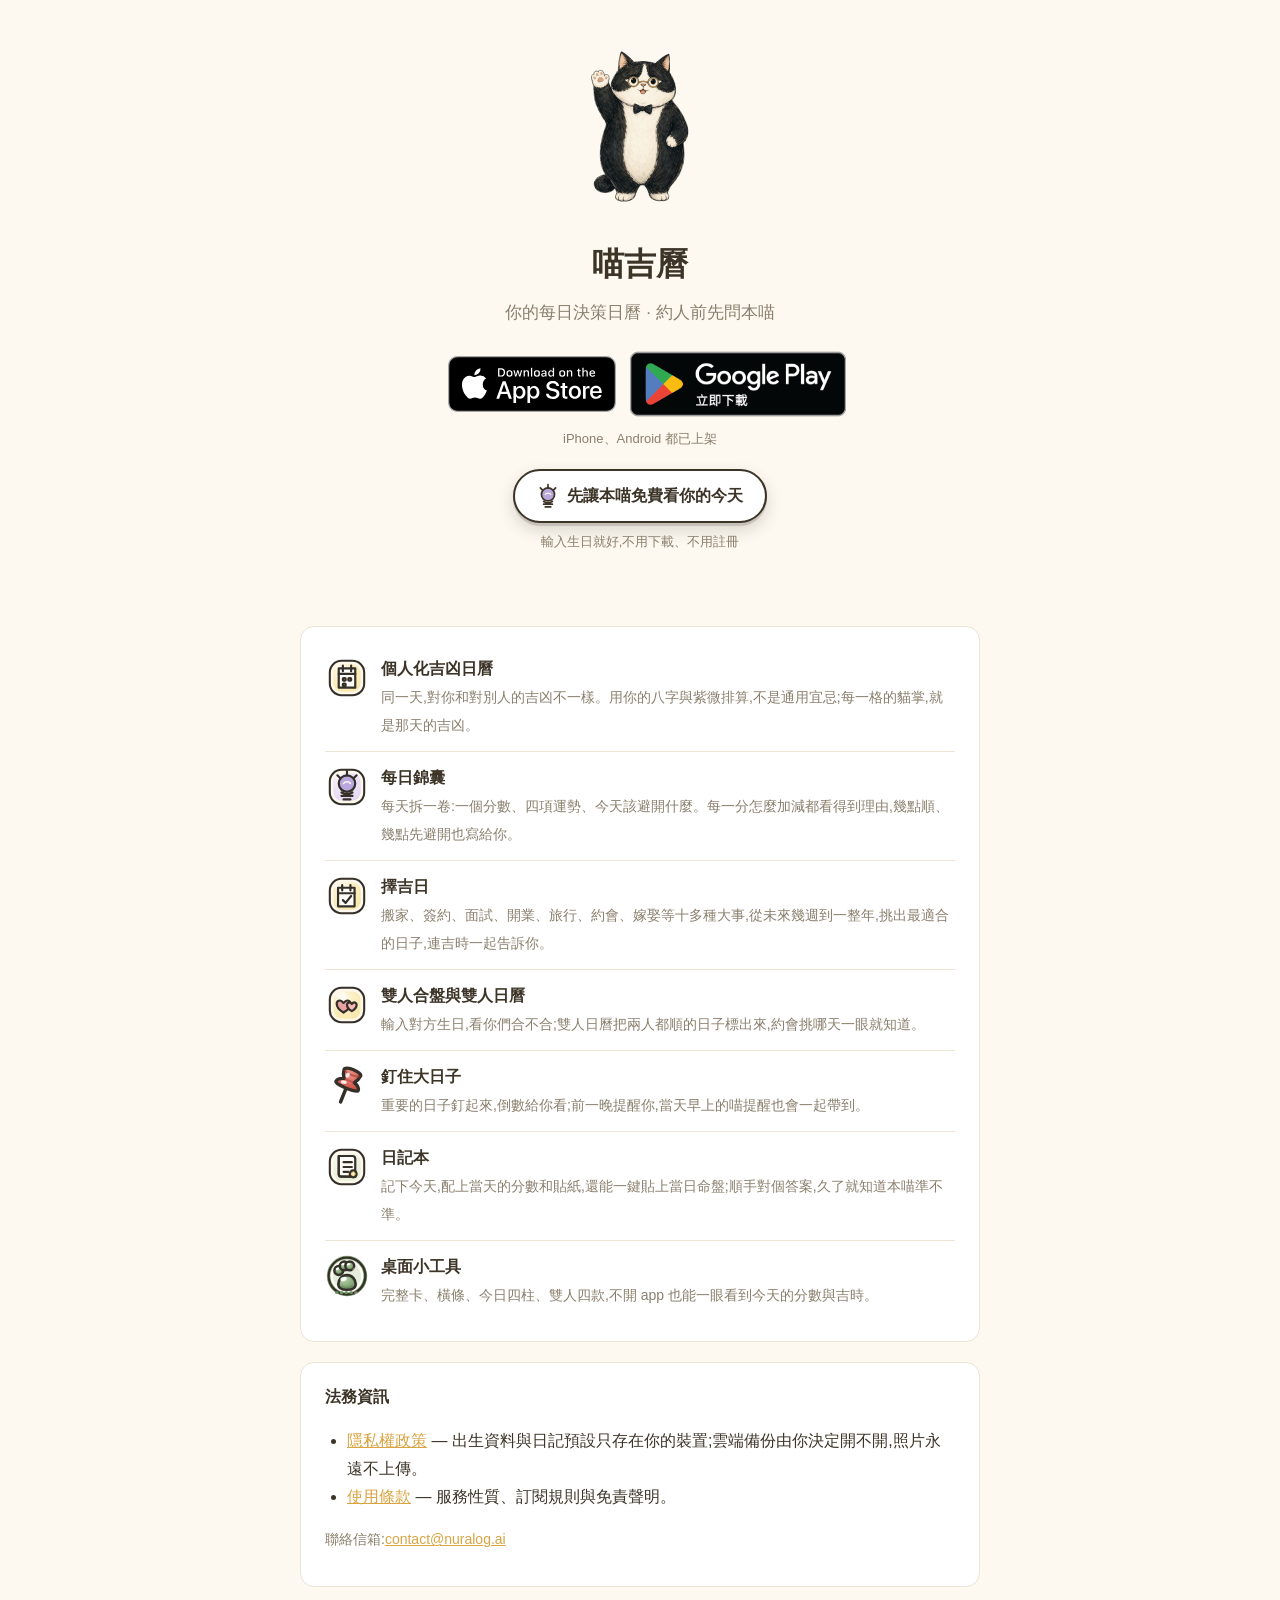
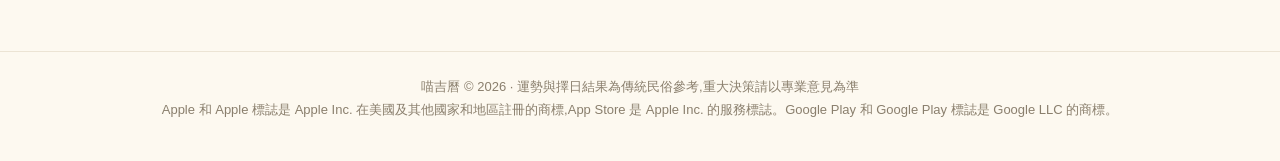
==== index.html @ d60955ea "iPhone 版上架:官網加 App Store 徽章與商標聲明、/try/ 的 iPhone 下載鈕導 App Store Co-Authored-By: Claude Opus 5.5 <nore" ====
<!DOCTYPE html>
<html lang="zh-Hant">
<head>
<meta charset="utf-8">
<meta name="viewport" content="width=device-width, initial-scale=1">
<title>喵吉曆 — 你的每日決策日曆</title>
<meta name="description" content="一隻博學的胖貓命理師,幫你把每一件行程都挑在好日子。每日分數、擇吉日、雙人合盤。">
<link rel="stylesheet" href="style.css">
<style>
.hero { text-align: center; padding: 32px 16px 8px; }
.hero .logo { display: block; width: 128px; height: auto; margin: 0 auto; } /* app 同一隻喵大師(揮手打招呼) */
.hero h1 { font-size: 32px; margin: 12px 0 6px; }
.hero .tagline { font-size: 17px; color: var(--muted); margin: 0; }
.stores { display: flex; flex-wrap: wrap; justify-content: center; align-items: center; margin-top: 14px; }
.store-badge { display: inline-block; line-height: 0; }
/* Google 官方徽章原圖(含規定的留白),不改色、不裁切;寬 216 ≈ 高 84 */
.store-badge img { width: 216px; height: auto; }
/* Apple 官方徽章(developer.apple.com 原檔,不含留白):高 56 對齊 Google 徽章本體,四周留白 ≥ 1/4 高 */
.store-badge img.apple { width: auto; height: 56px; margin: 14px; }
.store-sub { font-size: 13px; color: var(--muted); margin: 2px 0 6px; }
/* 跟 app「寫日記」同一款手繪貼紙鈕:紙底 + 墨線框 + 墨字 + 立體陰影,彩色小圖示當焦點 */
.try-cta {
  display: inline-flex; align-items: center; gap: 8px; margin-top: 12px; padding: 11px 22px;
  border: 2px solid var(--ink); border-radius: 999px; background: var(--card); color: var(--ink);
  font-weight: 800; font-size: 16px; text-decoration: none;
  box-shadow: 0 3px 0 rgba(53, 47, 42, .16), 0 7px 16px rgba(53, 47, 42, .18);
  transition: transform .08s ease, box-shadow .08s ease;
}
.try-cta:active { transform: scale(.96) translateY(1px); box-shadow: 0 1px 0 rgba(53, 47, 42, .16), 0 4px 10px rgba(53, 47, 42, .16); }
.try-cta svg { width: 22px; height: 25px; flex-shrink: 0; }
@media (prefers-color-scheme: dark) {
  .try-cta { box-shadow: 0 3px 0 rgba(0, 0, 0, .4), 0 7px 16px rgba(0, 0, 0, .5); }
}
.try-sub { font-size: 13px; color: var(--muted); margin-top: 8px; }
.features { list-style: none; padding: 0; margin: 8px 0 0; }
.features li { display: flex; align-items: flex-start; gap: 12px; padding: 12px 0; border-bottom: 1px solid var(--line); }
/* 圖示用 app 自己的手繪果凍磚(DoodleIcons 原樣輸出),不用系統 emoji(2026-10-04) */
.features li img { width: 44px; height: 44px; flex-shrink: 0; margin-top: 1px; }
.features li div { min-width: 0; }
.features li:last-child { border-bottom: none; }
.features b { display: block; }
.features span { color: var(--muted); font-size: 14px; line-height: 1.6; }
</style>
</head>
<body>
<div class="hero">
  <img class="logo" src="cat-greeting.webp" alt="喵大師在跟你打招呼" width="128" height="192">
  <h1>喵吉曆</h1>
  <p class="tagline">你的每日決策日曆 · 約人前先問本喵</p>
  <div class="stores">
    <a class="store-badge" href="https://apps.apple.com/app/id6826741300" rel="noopener">
      <img class="apple" src="app-store-badge.svg" alt="在 App Store 下載" width="168" height="56">
    </a>
    <a class="store-badge" href="https://play.google.com/store/apps/details?id=com.ming.miaojili" rel="noopener">
      <img src="google-play-badge.png" alt="立即下載 — Google Play" width="216" height="84">
    </a>
  </div>
  <p class="store-sub">iPhone、Android 都已上架</p>
  <a class="try-cta" href="try/"><svg viewBox="12 6 40 46" aria-hidden="true"><g fill="none" stroke="currentColor" stroke-width="3.2" stroke-linecap="round" stroke-linejoin="round"><circle cx="32" cy="27" r="12" fill="#b9a7de"/><path d="M24 45h16M27 50h10M24 40c5 3 11 3 16 0"/><path d="M32 15v-6M42 19l4-4M22 19l-4-4"/><path d="M27 27c2.5-3.4 7.5-3.4 10 0" stroke="#fff9ed" stroke-width="2.2"/></g></svg>先讓本喵免費看你的今天</a>
  <p class="try-sub">輸入生日就好,不用下載、不用註冊</p>
</div>
<main>
<div class="card">
  <ul class="features">
    <li><img src="icons/tab-calendar.svg" alt="" width="44" height="44"><div><b>個人化吉凶日曆</b><span>同一天,對你和對別人的吉凶不一樣。用你的八字與紫微排算,不是通用宜忌;每一格的貓掌,就是那天的吉凶。</span></div></li>
    <li><img src="icons/tab-fortune.svg" alt="" width="44" height="44"><div><b>每日錦囊</b><span>每天拆一卷:一個分數、四項運勢、今天該避開什麼。每一分怎麼加減都看得到理由,幾點順、幾點先避開也寫給你。</span></div></li>
    <li><img src="icons/tab-pick.svg" alt="" width="44" height="44"><div><b>擇吉日</b><span>搬家、簽約、面試、開業、旅行、約會、嫁娶等十多種大事,從未來幾週到一整年,挑出最適合的日子,連吉時一起告訴你。</span></div></li>
    <li><img src="icons/tab-match.svg" alt="" width="44" height="44"><div><b>雙人合盤與雙人日曆</b><span>輸入對方生日,看你們合不合;雙人日曆把兩人都順的日子標出來,約會挑哪天一眼就知道。</span></div></li>
    <li><img src="icons/pin.svg" alt="" width="44" height="44"><div><b>釘住大日子</b><span>重要的日子釘起來,倒數給你看;前一晚提醒你,當天早上的喵提醒也會一起帶到。</span></div></li>
    <li><img src="icons/tab-journal.svg" alt="" width="44" height="44"><div><b>日記本</b><span>記下今天,配上當天的分數和貼紙,還能一鍵貼上當日命盤;順手對個答案,久了就知道本喵準不準。</span></div></li>
    <li><img src="icons/paw.svg" alt="" width="44" height="44"><div><b>桌面小工具</b><span>完整卡、橫條、今日四柱、雙人四款,不開 app 也能一眼看到今天的分數與吉時。</span></div></li>
  </ul>
</div>
<div class="card">
  <p style="margin: 12px 0;"><b>法務資訊</b></p>
  <ul>
    <li><a href="privacy.html">隱私權政策</a> — 出生資料與日記預設只存在你的裝置;雲端備份由你決定開不開,照片永遠不上傳。</li>
    <li><a href="terms.html">使用條款</a> — 服務性質、訂閱規則與免責聲明。</li>
  </ul>
  <p class="meta">聯絡信箱:<a href="mailto:contact@nuralog.ai">contact@nuralog.ai</a></p>
</div>
</main>
<footer>喵吉曆 © 2026 · 運勢與擇日結果為傳統民俗參考,重大決策請以專業意見為準<br>Apple 和 Apple 標誌是 Apple Inc. 在美國及其他國家和地區註冊的商標,App Store 是 Apple Inc. 的服務標誌。Google Play 和 Google Play 標誌是 Google LLC 的商標。</footer>
</body>
</html>
---- style.css ----
:root {
  --bg: #fdf9f0;
  --card: #ffffff;
  --ink: #3d3428;
  --muted: #8a7f6d;
  --gold: #d9a441;
  --line: #ece4d4;
}
@media (prefers-color-scheme: dark) {
  :root {
    --bg: #201c15;
    --card: #2a251c;
    --ink: #ece4d4;
    --muted: #a99c85;
    --gold: #d9a441;
    --line: #3d362a;
  }
}
* { box-sizing: border-box; }
body {
  margin: 0;
  background: var(--bg);
  color: var(--ink);
  font-family: -apple-system, "PingFang TC", "Noto Sans TC", "Microsoft JhengHei", sans-serif;
  line-height: 1.75;
  font-size: 16px;
}
main {
  max-width: 720px;
  margin: 0 auto;
  padding: 32px 20px 64px;
}
header.site {
  text-align: center;
  padding: 28px 16px 4px;
}
header.site .logo { font-size: 40px; }
header.site h1 { margin: 8px 0 2px; font-size: 24px; }
header.site p { color: var(--muted); margin: 0; font-size: 14px; }
h2 {
  font-size: 18px;
  margin: 32px 0 8px;
  padding-left: 10px;
  border-left: 4px solid var(--gold);
}
p, li { color: var(--ink); }
ul { padding-left: 22px; }
.meta { color: var(--muted); font-size: 14px; }
a { color: var(--gold); }
footer {
  text-align: center;
  color: var(--muted);
  font-size: 13px;
  padding: 24px 16px 40px;
  border-top: 1px solid var(--line);
}
nav.toc {
  display: flex;
  gap: 12px;
  justify-content: center;
  margin: 16px 0 0;
  font-size: 15px;
}
.card {
  background: var(--card);
  border: 1px solid var(--line);
  border-radius: 14px;
  padding: 8px 24px 20px;
  margin-top: 20px;
}
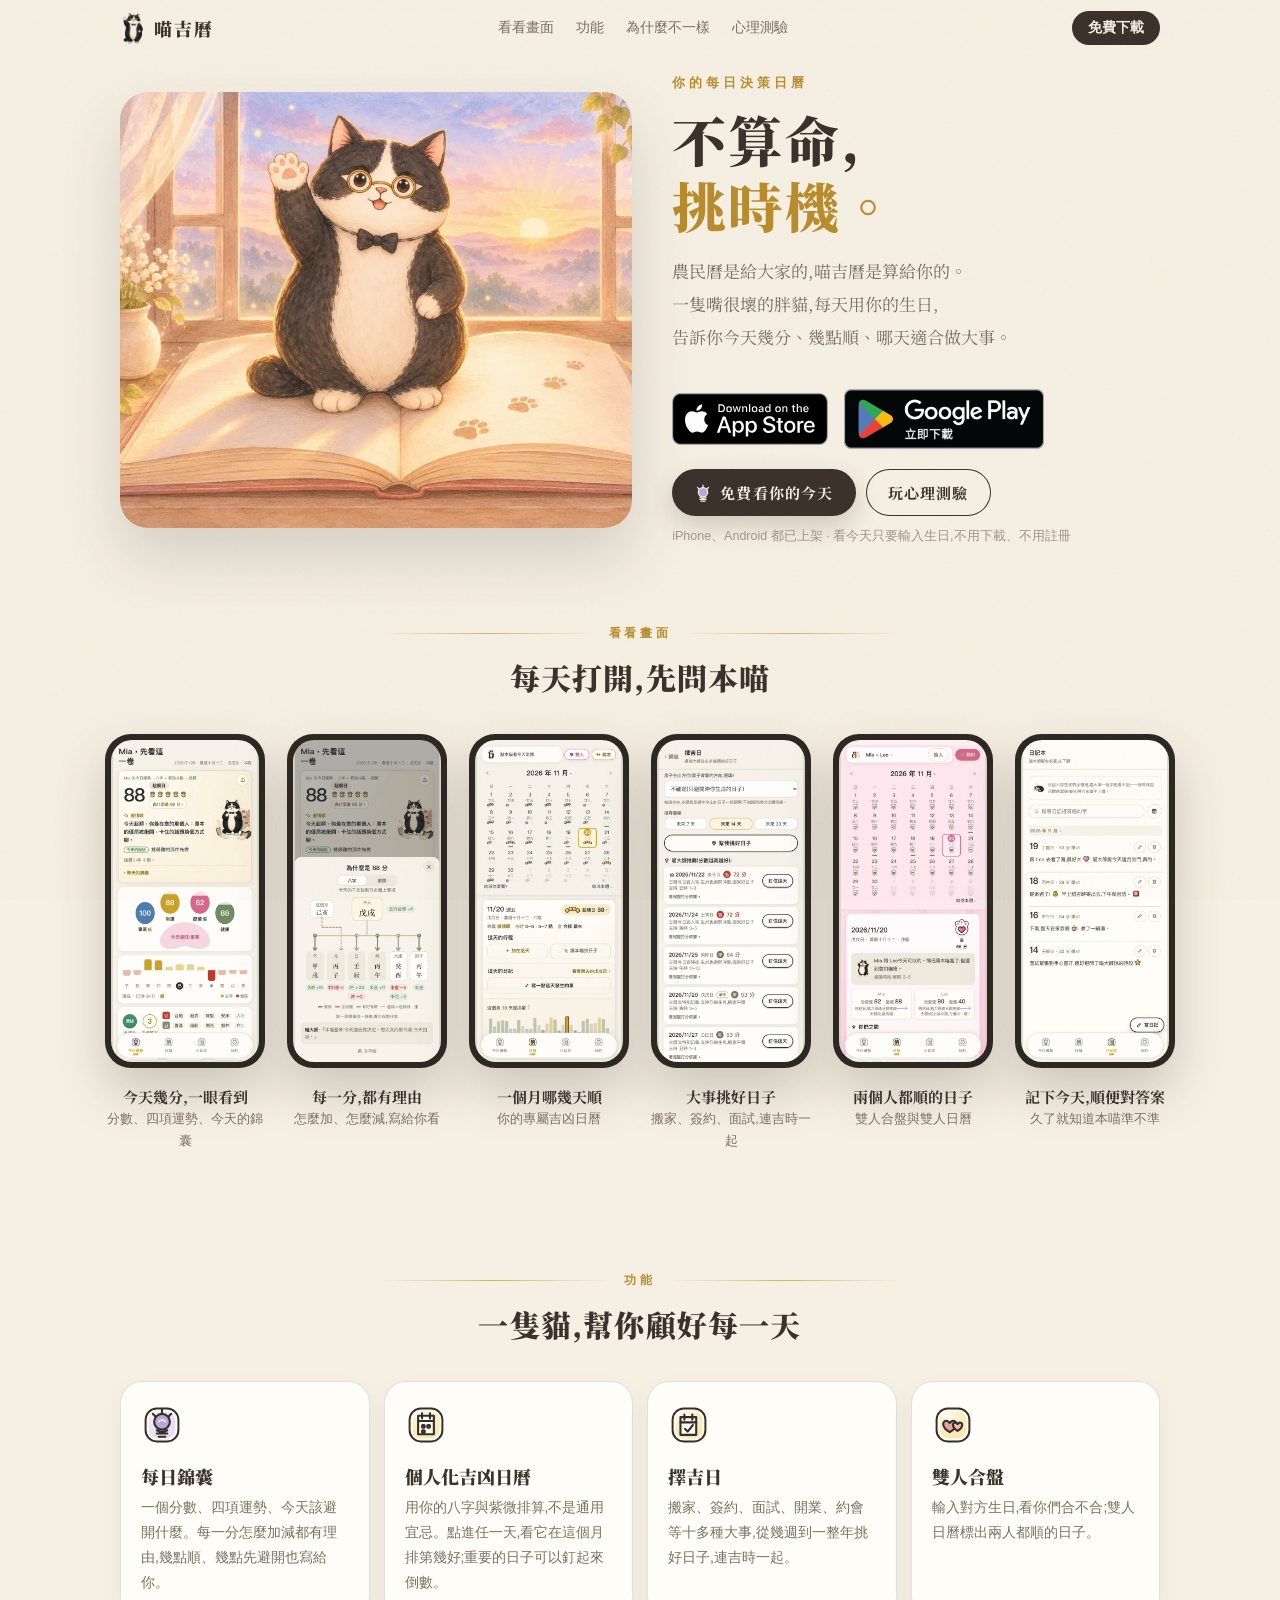
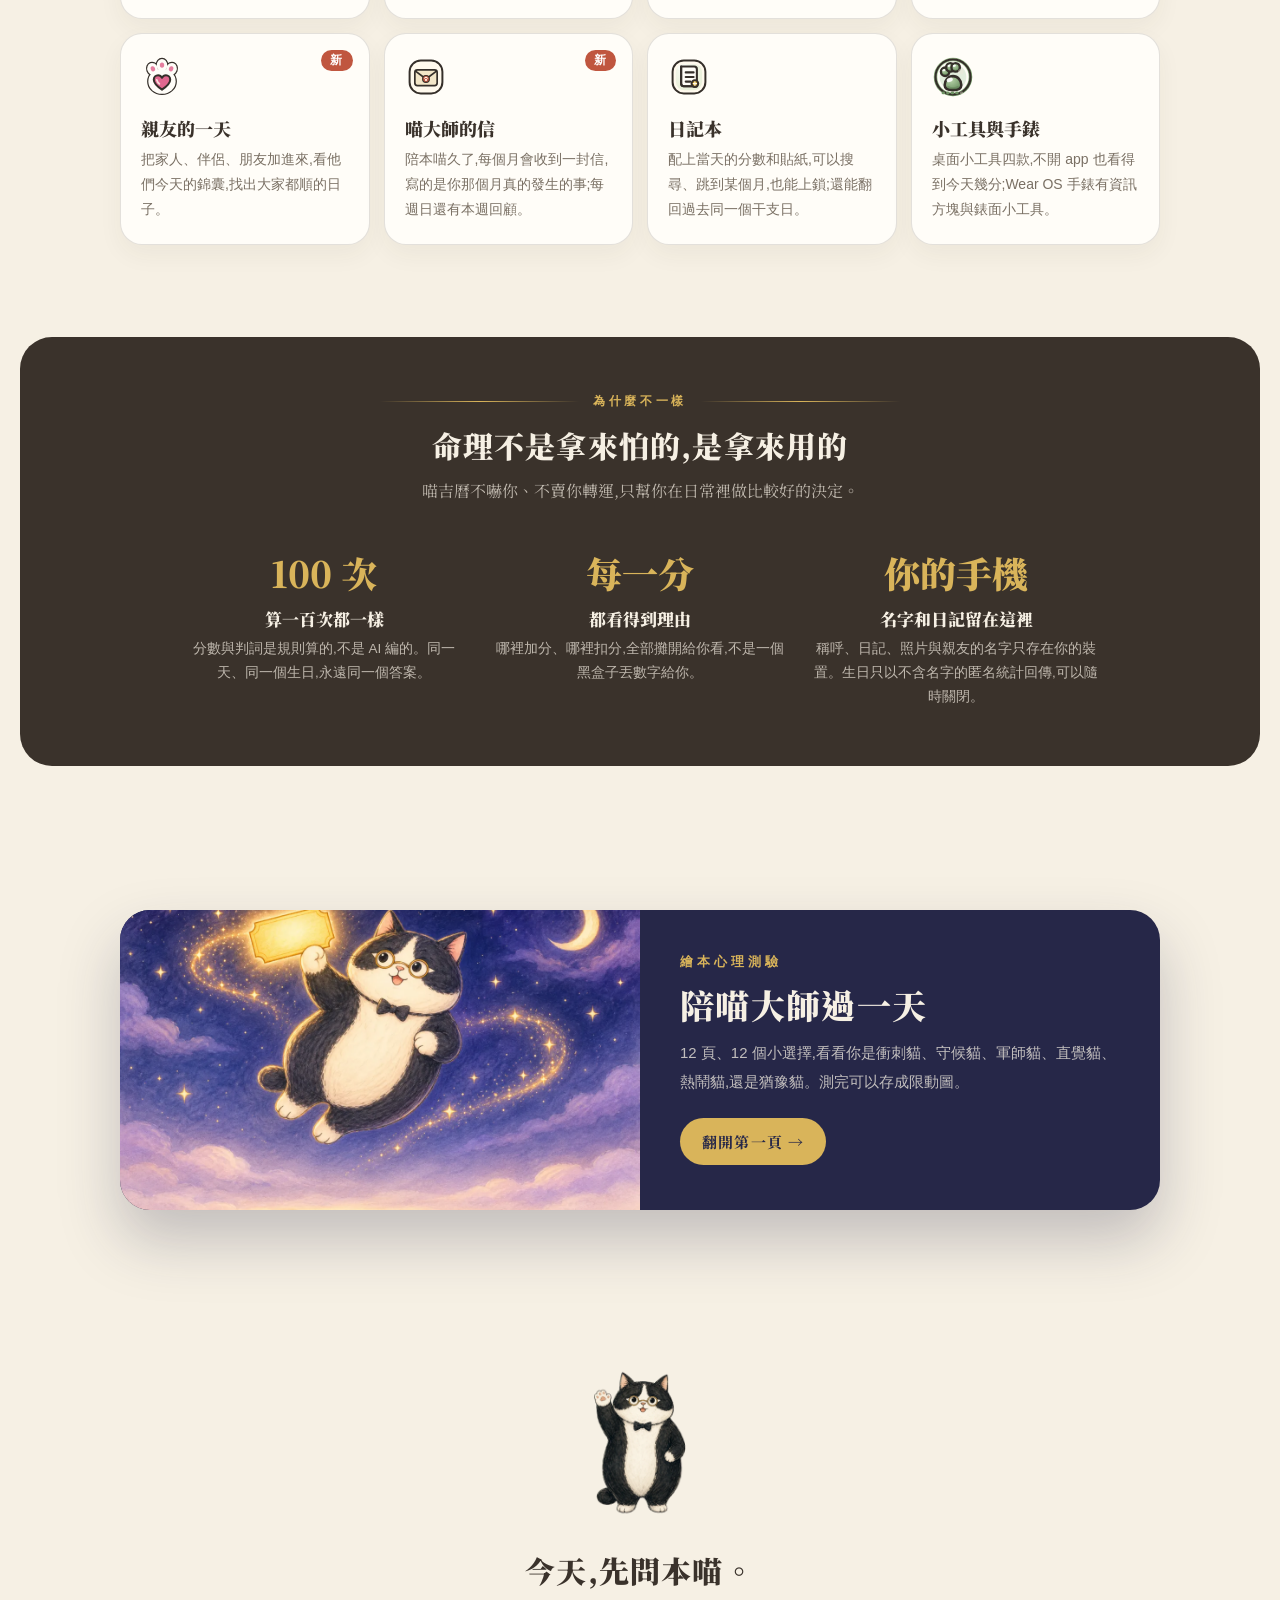
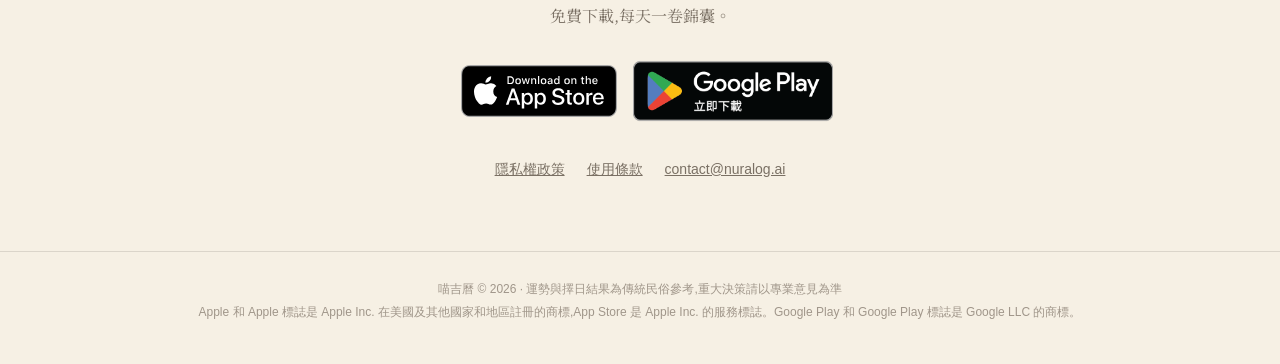
==== commit 89e1581c: "官網首頁與 /try/ 改版(跟繪本測驗同一套風格),首頁修正生辰資料說明 Co-Authored-By: Claude Opus 5.5 <noreply@anthropic.com>" ====
--- a/index.html
+++ b/index.html
@@ -2,84 +2,243 @@
 <html lang="zh-Hant">
 <head>
 <meta charset="utf-8">
-<meta name="viewport" content="width=device-width, initial-scale=1">
-<title>喵吉曆 — 你的每日決策日曆</title>
-<meta name="description" content="一隻博學的胖貓命理師,幫你把每一件行程都挑在好日子。每日分數、擇吉日、雙人合盤。">
-<link rel="stylesheet" href="style.css">
+<meta name="viewport" content="width=device-width, initial-scale=1, viewport-fit=cover">
+<title>喵吉曆 — 不算命,挑時機</title>
+<meta name="description" content="一隻嘴很壞的胖貓,每天用你的生日幫你挑時機。每日分數、擇吉日、雙人合盤;分數是規則算的,同一天同一個生日算一百次都一樣。">
+<meta property="og:title" content="喵吉曆 — 不算命,挑時機">
+<meta property="og:description" content="一隻嘴很壞的胖貓,每天用你的生日幫你挑時機。">
+<meta property="og:image" content="https://miaoji.nuralog.ai/try/quiz/og.jpg">
+<meta name="theme-color" content="#f6f0e4">
+<link rel="preconnect" href="https://fonts.googleapis.com">
+<link rel="preconnect" href="https://fonts.gstatic.com" crossorigin>
+<link href="https://fonts.googleapis.com/css2?family=Noto+Serif+TC:wght@500;700;900&display=swap" rel="stylesheet">
+<!-- 首頁獨立排版(跟繪本測驗同一套:宋體、紙紋、金色細線);style.css 只給隱私權政策、使用條款用 -->
 <style>
-.hero { text-align: center; padding: 32px 16px 8px; }
-.hero .logo { display: block; width: 128px; height: auto; margin: 0 auto; } /* app 同一隻喵大師(揮手打招呼) */
-.hero h1 { font-size: 32px; margin: 12px 0 6px; }
-.hero .tagline { font-size: 17px; color: var(--muted); margin: 0; }
-.stores { display: flex; flex-wrap: wrap; justify-content: center; align-items: center; margin-top: 14px; }
+:root {
+  --paper: #f6f0e4; --paper2: #efe6d4; --card: #fffdf8; --ink: #3a322b; --sub: #7a7064; --hair: rgba(58, 50, 43, .14);
+  --gold: #b98d2c; --gold2: #d9b45a;
+  --serif: "Noto Serif TC", "Songti TC", serif; --sans: "PingFang TC", "Noto Sans TC", sans-serif;
+}
+* { box-sizing: border-box; margin: 0; padding: 0; }
+html { scroll-behavior: smooth; }
+body { font-family: var(--serif); color: var(--ink); background: var(--paper); -webkit-font-smoothing: antialiased; overflow-x: hidden; }
+body::before { content: ""; position: fixed; inset: 0; z-index: 50; pointer-events: none; opacity: .5; mix-blend-mode: multiply;
+  background-image: url("data:image/svg+xml,%3Csvg xmlns='http://www.w3.org/2000/svg' width='220' height='220'%3E%3Cfilter id='n'%3E%3CfeTurbulence type='fractalNoise' baseFrequency='.85' numOctaves='3' stitchTiles='stitch'/%3E%3CfeColorMatrix values='0 0 0 0 .45 0 0 0 0 .38 0 0 0 0 .28 0 0 0 .08 0'/%3E%3C/filter%3E%3Crect width='100%25' height='100%25' filter='url(%23n)'/%3E%3C/svg%3E"); }
+a { color: inherit; }
+.wrap { max-width: 1080px; margin: 0 auto; padding: 0 20px; }
+.kicker { font: 700 12.5px var(--sans); letter-spacing: .32em; color: var(--gold); }
+.divider { display: flex; align-items: center; gap: 14px; color: var(--gold); font: 700 12px var(--sans); letter-spacing: .3em; margin: 0 auto 14px; max-width: 520px; }
+.divider::before, .divider::after { content: ""; flex: 1; height: 1px; background: linear-gradient(90deg, transparent, var(--gold2), transparent); }
+h2 { font-size: 30px; font-weight: 900; text-align: center; letter-spacing: .04em; line-height: 1.4; }
+.lead { text-align: center; color: var(--sub); font-size: 16px; line-height: 1.9; margin: 10px auto 0; max-width: 560px; }
+section { padding: 72px 0; }
+.reveal { opacity: 0; transform: translateY(24px); transition: opacity .9s cubic-bezier(.2, .8, .2, 1), transform .9s cubic-bezier(.2, .8, .2, 1); }
+.reveal.in { opacity: 1; transform: none; }
+
+/* ── 頂部 ── */
+.nav { position: sticky; top: 0; z-index: 20; background: rgba(246, 240, 228, .82); -webkit-backdrop-filter: blur(10px); backdrop-filter: blur(10px); border-bottom: 1px solid transparent; transition: border-color .3s; }
+.nav.scrolled { border-bottom-color: var(--hair); }
+.nav .wrap { display: flex; align-items: center; justify-content: space-between; height: 56px; }
+.nav .logo { display: flex; align-items: center; gap: 8px; font-weight: 900; font-size: 18px; letter-spacing: .12em; text-decoration: none; }
+.nav .logo img { width: 26px; height: 39px; object-fit: contain; }
+.nav .links { display: flex; gap: 22px; font: 500 14px var(--sans); }
+.nav .links a { text-decoration: none; color: var(--sub); }
+.nav .dl { font: 700 13.5px var(--sans); background: var(--ink); color: var(--paper); padding: 8px 16px; border-radius: 999px; text-decoration: none; }
+@media (max-width: 720px) { .nav .links { display: none; } }
+
+/* ── 第一屏 ── */
+.hero { padding: 18px 0 40px; }
+.hero .wrap { display: grid; grid-template-columns: 1.05fr 1fr; gap: 40px; align-items: center; }
+.hero-art { position: relative; border-radius: 28px; overflow: hidden; aspect-ratio: 4 / 3.4; box-shadow: 0 30px 60px rgba(58, 50, 43, .16); }
+.hero-art img { width: 100%; height: 100%; display: block; object-fit: cover; object-position: 35% 50%; animation: kb 26s ease-in-out infinite alternate; }
+@keyframes kb { from { transform: scale(1.02); } to { transform: scale(1.1) translate(-1.5%, 1%); } }
+.hero h1 { font-size: 54px; line-height: 1.22; font-weight: 900; letter-spacing: .04em; margin: 14px 0 16px; }
+.hero h1 em { font-style: normal; color: var(--gold); }
+.hero .sub { font-size: 17px; line-height: 1.95; color: var(--sub); margin-bottom: 26px; }
+.stores { display: flex; flex-wrap: wrap; align-items: center; gap: 2px; margin: 0 0 4px -14px; }
 .store-badge { display: inline-block; line-height: 0; }
-/* Google 官方徽章原圖(含規定的留白),不改色、不裁切;寬 216 ≈ 高 84 */
-.store-badge img { width: 216px; height: auto; }
-/* Apple 官方徽章(developer.apple.com 原檔,不含留白):高 56 對齊 Google 徽章本體,四周留白 ≥ 1/4 高 */
-.store-badge img.apple { width: auto; height: 56px; margin: 14px; }
-.store-sub { font-size: 13px; color: var(--muted); margin: 2px 0 6px; }
-/* 跟 app「寫日記」同一款手繪貼紙鈕:紙底 + 墨線框 + 墨字 + 立體陰影,彩色小圖示當焦點 */
-.try-cta {
-  display: inline-flex; align-items: center; gap: 8px; margin-top: 12px; padding: 11px 22px;
-  border: 2px solid var(--ink); border-radius: 999px; background: var(--card); color: var(--ink);
-  font-weight: 800; font-size: 16px; text-decoration: none;
-  box-shadow: 0 3px 0 rgba(53, 47, 42, .16), 0 7px 16px rgba(53, 47, 42, .18);
-  transition: transform .08s ease, box-shadow .08s ease;
+/* Google 官方徽章原圖(含規定的留白),不改色、不裁切 */
+.store-badge img { width: 200px; height: auto; }
+/* Apple 官方徽章(不含留白):高度對齊 Google 徽章本體,四周留白 ≥ 1/4 高 */
+.store-badge img.apple { width: auto; height: 52px; margin: 14px; }
+.ctas { display: flex; flex-wrap: wrap; gap: 10px; margin-top: 10px; }
+.btn { font: 700 15px var(--serif); letter-spacing: .08em; text-decoration: none; display: inline-flex; align-items: center; gap: 8px; padding: 13px 22px; border-radius: 999px; transition: transform .12s; }
+.btn:active { transform: scale(.96); }
+.btn.ink { background: var(--ink); color: var(--paper); box-shadow: 0 10px 24px rgba(58, 50, 43, .2); }
+.btn.line { box-shadow: inset 0 0 0 1px var(--ink); }
+.btn svg { width: 18px; height: 18px; }
+.hero .note { font: 500 12.5px var(--sans); color: #a0968a; margin-top: 12px; }
+@media (max-width: 860px) {
+  .hero .wrap { grid-template-columns: 1fr; gap: 26px; }
+  .hero-art { aspect-ratio: 4 / 3; margin: 0 -4px; }
+  .hero-text { text-align: center; }
+  .hero h1 { font-size: 40px; }
+  .stores, .ctas { justify-content: center; }
+  .stores { margin-left: 0; }
 }
-.try-cta:active { transform: scale(.96) translateY(1px); box-shadow: 0 1px 0 rgba(53, 47, 42, .16), 0 4px 10px rgba(53, 47, 42, .16); }
-.try-cta svg { width: 22px; height: 25px; flex-shrink: 0; }
-@media (prefers-color-scheme: dark) {
-  .try-cta { box-shadow: 0 3px 0 rgba(0, 0, 0, .4), 0 7px 16px rgba(0, 0, 0, .5); }
+
+/* ── 截圖 ── */
+.shots { padding-top: 40px; padding-bottom: 24px; }
+.rail { display: flex; gap: 22px; overflow-x: auto; scroll-snap-type: x mandatory; padding: 36px max(20px, calc((100vw - 1080px) / 2 + 20px)) 24px; scrollbar-width: none; }
+.rail::-webkit-scrollbar { display: none; }
+.shot { flex: none; width: 230px; scroll-snap-align: center; text-align: center; }
+.phone { border-radius: 34px; padding: 8px; background: #2e2823; box-shadow: 0 24px 50px rgba(58, 50, 43, .22); }
+.phone img { display: block; width: 100%; height: auto; border-radius: 27px; }
+.shot p { font-size: 15px; font-weight: 700; line-height: 1.7; margin-top: 16px; }
+.shot span { display: block; font: 500 12.5px/1.7 var(--sans); color: var(--sub); }
+.rail-hint { text-align: center; font: 500 12.5px var(--sans); color: #a0968a; }
+@media (min-width: 1100px) { .rail { justify-content: center; padding: 36px 20px 24px; } .shot { width: 160px; } .phone { border-radius: 26px; padding: 6px; } .phone img { border-radius: 21px; } .rail-hint { display: none; } }
+
+/* ── 功能 ── */
+.feats { display: grid; grid-template-columns: repeat(auto-fill, minmax(min(230px, 42vw), 1fr)); gap: 14px; margin-top: 36px; }
+.feat { background: var(--card); border: 1px solid var(--hair); border-radius: 22px; padding: 22px 20px; box-shadow: 0 10px 24px rgba(58, 50, 43, .05); }
+.feat { position: relative; }
+.feat img { width: 42px; height: 42px; }
+.feat .new { position: absolute; top: 16px; right: 16px; font: 700 11.5px var(--sans); color: #fff; background: #c0563f; padding: 3px 9px; border-radius: 999px; letter-spacing: .1em; }
+.feat h3 { font-size: 18px; font-weight: 900; margin: 12px 0 6px; }
+.feat p { font: 500 14px/1.8 var(--sans); color: var(--sub); }
+@media (max-width: 520px) { .feats { gap: 10px; } .feat { padding: 16px 14px; border-radius: 18px; } .feat img { width: 34px; height: 34px; } .feat h3 { font-size: 16px; margin: 8px 0 4px; } .feat p { font-size: 12.5px; line-height: 1.7; } }
+
+/* ── 為什麼不一樣 ── */
+.why { background: var(--ink); color: var(--paper); border-radius: 32px; padding: 56px 28px; margin: 0 20px; }
+.why h2 { color: var(--paper); }
+.why .lead { color: rgba(246, 240, 228, .7); }
+.why .divider { color: var(--gold2); }
+.why-grid { display: grid; grid-template-columns: repeat(3, 1fr); gap: 28px; max-width: 920px; margin: 40px auto 0; }
+.why-grid div { text-align: center; }
+.why-grid b { display: block; font-size: 36px; font-weight: 900; color: var(--gold2); margin-bottom: 8px; }
+.why-grid h3 { font-size: 17px; font-weight: 900; margin-bottom: 6px; }
+.why-grid p { font: 500 13.5px/1.8 var(--sans); color: rgba(246, 240, 228, .7); }
+@media (max-width: 760px) { .why-grid { grid-template-columns: 1fr; gap: 30px; } .why { padding: 48px 22px; } }
+
+/* ── 心理測驗 ── */
+.quiz { display: grid; grid-template-columns: 1fr 1fr; border-radius: 30px; overflow: hidden; background: #262748; color: #f6f0e4; box-shadow: 0 30px 60px rgba(38, 39, 72, .25); text-decoration: none; }
+.quiz-art { min-height: 300px; position: relative; }
+.quiz-art img { position: absolute; inset: 0; width: 100%; height: 100%; object-fit: cover; }
+.quiz-text { padding: 44px 40px; display: flex; flex-direction: column; justify-content: center; }
+.quiz-text .kicker { color: var(--gold2); }
+.quiz-text h3 { font-size: 34px; font-weight: 900; line-height: 1.3; margin: 12px 0; letter-spacing: .04em; }
+.quiz-text p { font: 500 15px/1.9 var(--sans); color: rgba(246, 240, 228, .75); margin-bottom: 22px; }
+.quiz-text .btn { align-self: flex-start; background: var(--gold2); color: #262748; }
+@media (max-width: 760px) { .quiz { grid-template-columns: 1fr; } .quiz-art { min-height: 220px; } .quiz-text { padding: 30px 24px 34px; text-align: center; } .quiz-text .btn { align-self: center; } }
+
+/* ── 收尾 ── */
+.final { text-align: center; }
+.final img.cat { width: 120px; margin-bottom: 10px; }
+.final .stores { justify-content: center; margin: 20px 0 0; }
+.legal { display: flex; flex-wrap: wrap; justify-content: center; gap: 8px 22px; font: 500 14px var(--sans); margin-top: 30px; }
+.legal a { color: var(--sub); }
+footer { border-top: 1px solid var(--hair); padding: 26px 20px 40px; text-align: center; font: 500 12px/1.9 var(--sans); color: #a0968a; }
+
+@media (prefers-reduced-motion: reduce) {
+  *, *::before, *::after { animation: none !important; transition: none !important; }
+  .reveal { opacity: 1; transform: none; }
 }
-.try-sub { font-size: 13px; color: var(--muted); margin-top: 8px; }
-.features { list-style: none; padding: 0; margin: 8px 0 0; }
-.features li { display: flex; align-items: flex-start; gap: 12px; padding: 12px 0; border-bottom: 1px solid var(--line); }
-/* 圖示用 app 自己的手繪果凍磚(DoodleIcons 原樣輸出),不用系統 emoji(2026-10-04) */
-.features li img { width: 44px; height: 44px; flex-shrink: 0; margin-top: 1px; }
-.features li div { min-width: 0; }
-.features li:last-child { border-bottom: none; }
-.features b { display: block; }
-.features span { color: var(--muted); font-size: 14px; line-height: 1.6; }
 </style>
 </head>
 <body>
-<div class="hero">
-  <img class="logo" src="cat-greeting.webp" alt="喵大師在跟你打招呼" width="128" height="192">
-  <h1>喵吉曆</h1>
-  <p class="tagline">你的每日決策日曆 · 約人前先問本喵</p>
+
+<nav class="nav" id="nav"><div class="wrap">
+  <a class="logo" href="./"><img src="cat-greeting.webp" alt="" width="26" height="39">喵吉曆</a>
+  <div class="links"><a href="#shots">看看畫面</a><a href="#features">功能</a><a href="#why">為什麼不一樣</a><a href="try/quiz/">心理測驗</a></div>
+  <a class="dl" href="#download">免費下載</a>
+</div></nav>
+
+<header class="hero"><div class="wrap">
+  <div class="hero-art"><img src="art/hero.webp" alt="喵大師坐在打開的繪本上,對你揮手" width="1200" height="800"></div>
+  <div class="hero-text">
+    <div class="kicker">你的每日決策日曆</div>
+    <h1>不算命,<br><em>挑時機。</em></h1>
+    <p class="sub">農民曆是給大家的,喵吉曆是算給你的。<br>一隻嘴很壞的胖貓,每天用你的生日,<br>告訴你今天幾分、幾點順、哪天適合做大事。</p>
+    <div class="stores" id="download">
+      <a class="store-badge" href="https://apps.apple.com/app/id6826741300" rel="noopener"><img class="apple" src="app-store-badge.svg" alt="在 App Store 下載" width="156" height="52"></a>
+      <a class="store-badge" href="https://play.google.com/store/apps/details?id=com.ming.miaojili" rel="noopener"><img src="google-play-badge.png" alt="立即下載 — Google Play" width="200" height="78"></a>
+    </div>
+    <div class="ctas">
+      <a class="btn ink" href="try/"><svg viewBox="12 6 40 46" aria-hidden="true"><g fill="none" stroke="currentColor" stroke-width="3.2" stroke-linecap="round" stroke-linejoin="round"><circle cx="32" cy="27" r="12" fill="#b9a7de"/><path d="M24 45h16M27 50h10M24 40c5 3 11 3 16 0"/><path d="M32 15v-6M42 19l4-4M22 19l-4-4"/></g></svg>免費看你的今天</a>
+      <a class="btn line" href="try/quiz/">玩心理測驗</a>
+    </div>
+    <p class="note">iPhone、Android 都已上架 · 看今天只要輸入生日,不用下載、不用註冊</p>
+  </div>
+</div></header>
+
+<section class="shots" id="shots">
+  <div class="wrap reveal">
+    <div class="divider">看看畫面</div>
+    <h2>每天打開,先問本喵</h2>
+  </div>
+  <div class="rail reveal">
+    <div class="shot"><div class="phone"><img src="shots/r1-today.webp" alt="今日運勢畫面" loading="lazy" width="540" height="1173"></div><p>今天幾分,一眼看到</p><span>分數、四項運勢、今天的錦囊</span></div>
+    <div class="shot"><div class="phone"><img src="shots/r2-why.webp" alt="分數理由畫面" loading="lazy" width="540" height="1173"></div><p>每一分,都有理由</p><span>怎麼加、怎麼減,寫給你看</span></div>
+    <div class="shot"><div class="phone"><img src="shots/r3-calendar.webp" alt="吉凶日曆畫面" loading="lazy" width="540" height="1173"></div><p>一個月哪幾天順</p><span>你的專屬吉凶日曆</span></div>
+    <div class="shot"><div class="phone"><img src="shots/r4-pick.webp" alt="擇吉日畫面" loading="lazy" width="540" height="1173"></div><p>大事挑好日子</p><span>搬家、簽約、面試,連吉時一起</span></div>
+    <div class="shot"><div class="phone"><img src="shots/r5-duo.webp" alt="雙人合盤畫面" loading="lazy" width="540" height="1173"></div><p>兩個人都順的日子</p><span>雙人合盤與雙人日曆</span></div>
+    <div class="shot"><div class="phone"><img src="shots/r7-journal.webp" alt="日記本畫面" loading="lazy" width="540" height="1173"></div><p>記下今天,順便對答案</p><span>久了就知道本喵準不準</span></div>
+  </div>
+  <p class="rail-hint">← 左右滑看更多 →</p>
+</section>
+
+<section id="features"><div class="wrap">
+  <div class="reveal">
+    <div class="divider">功能</div>
+    <h2>一隻貓,幫你顧好每一天</h2>
+  </div>
+  <div class="feats">
+    <div class="feat reveal"><img src="icons/tab-fortune.svg" alt=""><h3>每日錦囊</h3><p>一個分數、四項運勢、今天該避開什麼。每一分怎麼加減都有理由,幾點順、幾點先避開也寫給你。</p></div>
+    <div class="feat reveal"><img src="icons/tab-calendar.svg" alt=""><h3>個人化吉凶日曆</h3><p>用你的八字與紫微排算,不是通用宜忌。點進任一天,看它在這個月排第幾好;重要的日子可以釘起來倒數。</p></div>
+    <div class="feat reveal"><img src="icons/tab-pick.svg" alt=""><h3>擇吉日</h3><p>搬家、簽約、面試、開業、約會等十多種大事,從幾週到一整年挑好日子,連吉時一起。</p></div>
+    <div class="feat reveal"><img src="icons/tab-match.svg" alt=""><h3>雙人合盤</h3><p>輸入對方生日,看你們合不合;雙人日曆標出兩人都順的日子。</p></div>
+    <div class="feat reveal"><span class="new">新</span><img src="icons/friends.svg" alt=""><h3>親友的一天</h3><p>把家人、伴侶、朋友加進來,看他們今天的錦囊,找出大家都順的日子。</p></div>
+    <div class="feat reveal"><span class="new">新</span><img src="icons/letter.svg" alt=""><h3>喵大師的信</h3><p>陪本喵久了,每個月會收到一封信,寫的是你那個月真的發生的事;每週日還有本週回顧。</p></div>
+    <div class="feat reveal"><img src="icons/tab-journal.svg" alt=""><h3>日記本</h3><p>配上當天的分數和貼紙,可以搜尋、跳到某個月,也能上鎖;還能翻回過去同一個干支日。</p></div>
+    <div class="feat reveal"><img src="icons/paw.svg" alt=""><h3>小工具與手錶</h3><p>桌面小工具四款,不開 app 也看得到今天幾分;Wear OS 手錶有資訊方塊與錶面小工具。</p></div>
+  </div>
+</div></section>
+
+<section id="why" style="padding-top:20px">
+  <div class="why reveal">
+    <div class="divider">為什麼不一樣</div>
+    <h2>命理不是拿來怕的,是拿來用的</h2>
+    <p class="lead">喵吉曆不嚇你、不賣你轉運,只幫你在日常裡做比較好的決定。</p>
+    <div class="why-grid">
+      <div><b>100 次</b><h3>算一百次都一樣</h3><p>分數與判詞是規則算的,不是 AI 編的。同一天、同一個生日,永遠同一個答案。</p></div>
+      <div><b>每一分</b><h3>都看得到理由</h3><p>哪裡加分、哪裡扣分,全部攤開給你看,不是一個黑盒子丟數字給你。</p></div>
+      <div><b>你的手機</b><h3>名字和日記留在這裡</h3><p>稱呼、日記、照片與親友的名字只存在你的裝置。生日只以不含名字的匿名統計回傳,可以隨時關閉。</p></div>
+    </div>
+  </div>
+</section>
+
+<section><div class="wrap">
+  <a class="quiz reveal" href="try/quiz/">
+    <div class="quiz-art"><img src="art/quiz.webp" alt="喵大師拿著發光的門票飄在星空裡" loading="lazy"></div>
+    <div class="quiz-text">
+      <div class="kicker">繪本心理測驗</div>
+      <h3>陪喵大師過一天</h3>
+      <p>12 頁、12 個小選擇,看看你是衝刺貓、守候貓、軍師貓、直覺貓、熱鬧貓,還是猶豫貓。測完可以存成限動圖。</p>
+      <span class="btn">翻開第一頁 →</span>
+    </div>
+  </a>
+</div></section>
+
+<section class="final"><div class="wrap reveal">
+  <img class="cat" src="cat-greeting.webp" alt="" width="120" height="180">
+  <h2>今天,先問本喵。</h2>
+  <p class="lead">免費下載,每天一卷錦囊。</p>
   <div class="stores">
-    <a class="store-badge" href="https://apps.apple.com/app/id6826741300" rel="noopener">
-      <img class="apple" src="app-store-badge.svg" alt="在 App Store 下載" width="168" height="56">
-    </a>
-    <a class="store-badge" href="https://play.google.com/store/apps/details?id=com.ming.miaojili" rel="noopener">
-      <img src="google-play-badge.png" alt="立即下載 — Google Play" width="216" height="84">
-    </a>
-  </div>
-  <p class="store-sub">iPhone、Android 都已上架</p>
-  <a class="try-cta" href="try/"><svg viewBox="12 6 40 46" aria-hidden="true"><g fill="none" stroke="currentColor" stroke-width="3.2" stroke-linecap="round" stroke-linejoin="round"><circle cx="32" cy="27" r="12" fill="#b9a7de"/><path d="M24 45h16M27 50h10M24 40c5 3 11 3 16 0"/><path d="M32 15v-6M42 19l4-4M22 19l-4-4"/><path d="M27 27c2.5-3.4 7.5-3.4 10 0" stroke="#fff9ed" stroke-width="2.2"/></g></svg>先讓本喵免費看你的今天</a>
-  <p class="try-sub">輸入生日就好,不用下載、不用註冊</p>
-</div>
-<main>
-<div class="card">
-  <ul class="features">
-    <li><img src="icons/tab-calendar.svg" alt="" width="44" height="44"><div><b>個人化吉凶日曆</b><span>同一天,對你和對別人的吉凶不一樣。用你的八字與紫微排算,不是通用宜忌;每一格的貓掌,就是那天的吉凶。</span></div></li>
-    <li><img src="icons/tab-fortune.svg" alt="" width="44" height="44"><div><b>每日錦囊</b><span>每天拆一卷:一個分數、四項運勢、今天該避開什麼。每一分怎麼加減都看得到理由,幾點順、幾點先避開也寫給你。</span></div></li>
-    <li><img src="icons/tab-pick.svg" alt="" width="44" height="44"><div><b>擇吉日</b><span>搬家、簽約、面試、開業、旅行、約會、嫁娶等十多種大事,從未來幾週到一整年,挑出最適合的日子,連吉時一起告訴你。</span></div></li>
-    <li><img src="icons/tab-match.svg" alt="" width="44" height="44"><div><b>雙人合盤與雙人日曆</b><span>輸入對方生日,看你們合不合;雙人日曆把兩人都順的日子標出來,約會挑哪天一眼就知道。</span></div></li>
-    <li><img src="icons/pin.svg" alt="" width="44" height="44"><div><b>釘住大日子</b><span>重要的日子釘起來,倒數給你看;前一晚提醒你,當天早上的喵提醒也會一起帶到。</span></div></li>
-    <li><img src="icons/tab-journal.svg" alt="" width="44" height="44"><div><b>日記本</b><span>記下今天,配上當天的分數和貼紙,還能一鍵貼上當日命盤;順手對個答案,久了就知道本喵準不準。</span></div></li>
-    <li><img src="icons/paw.svg" alt="" width="44" height="44"><div><b>桌面小工具</b><span>完整卡、橫條、今日四柱、雙人四款,不開 app 也能一眼看到今天的分數與吉時。</span></div></li>
-  </ul>
-</div>
-<div class="card">
-  <p style="margin: 12px 0;"><b>法務資訊</b></p>
-  <ul>
-    <li><a href="privacy.html">隱私權政策</a> — 出生資料與日記預設只存在你的裝置;雲端備份由你決定開不開,照片永遠不上傳。</li>
-    <li><a href="terms.html">使用條款</a> — 服務性質、訂閱規則與免責聲明。</li>
-  </ul>
-  <p class="meta">聯絡信箱:<a href="mailto:contact@nuralog.ai">contact@nuralog.ai</a></p>
-</div>
-</main>
+    <a class="store-badge" href="https://apps.apple.com/app/id6826741300" rel="noopener"><img class="apple" src="app-store-badge.svg" alt="在 App Store 下載" width="156" height="52"></a>
+    <a class="store-badge" href="https://play.google.com/store/apps/details?id=com.ming.miaojili" rel="noopener"><img src="google-play-badge.png" alt="立即下載 — Google Play" width="200" height="78"></a>
+  </div>
+  <div class="legal"><a href="privacy.html">隱私權政策</a><a href="terms.html">使用條款</a><a href="mailto:contact@nuralog.ai">contact@nuralog.ai</a></div>
+</div></section>
+
 <footer>喵吉曆 © 2026 · 運勢與擇日結果為傳統民俗參考,重大決策請以專業意見為準<br>Apple 和 Apple 標誌是 Apple Inc. 在美國及其他國家和地區註冊的商標,App Store 是 Apple Inc. 的服務標誌。Google Play 和 Google Play 標誌是 Google LLC 的商標。</footer>
+
+<script>
+// 捲到才淡入;頂部列捲動後加底線
+const io = 'IntersectionObserver' in window ? new IntersectionObserver(es => es.forEach(e => { if (e.isIntersecting) { e.target.classList.add('in'); io.unobserve(e.target) } }), { threshold: 0.01, rootMargin: '0px 0px -40px 0px' }) : null
+document.querySelectorAll('.reveal').forEach(el => io ? io.observe(el) : el.classList.add('in'))
+const nav = document.getElementById('nav')
+addEventListener('scroll', () => nav.classList.toggle('scrolled', scrollY > 8), { passive: true })
+</script>
 </body>
 </html>
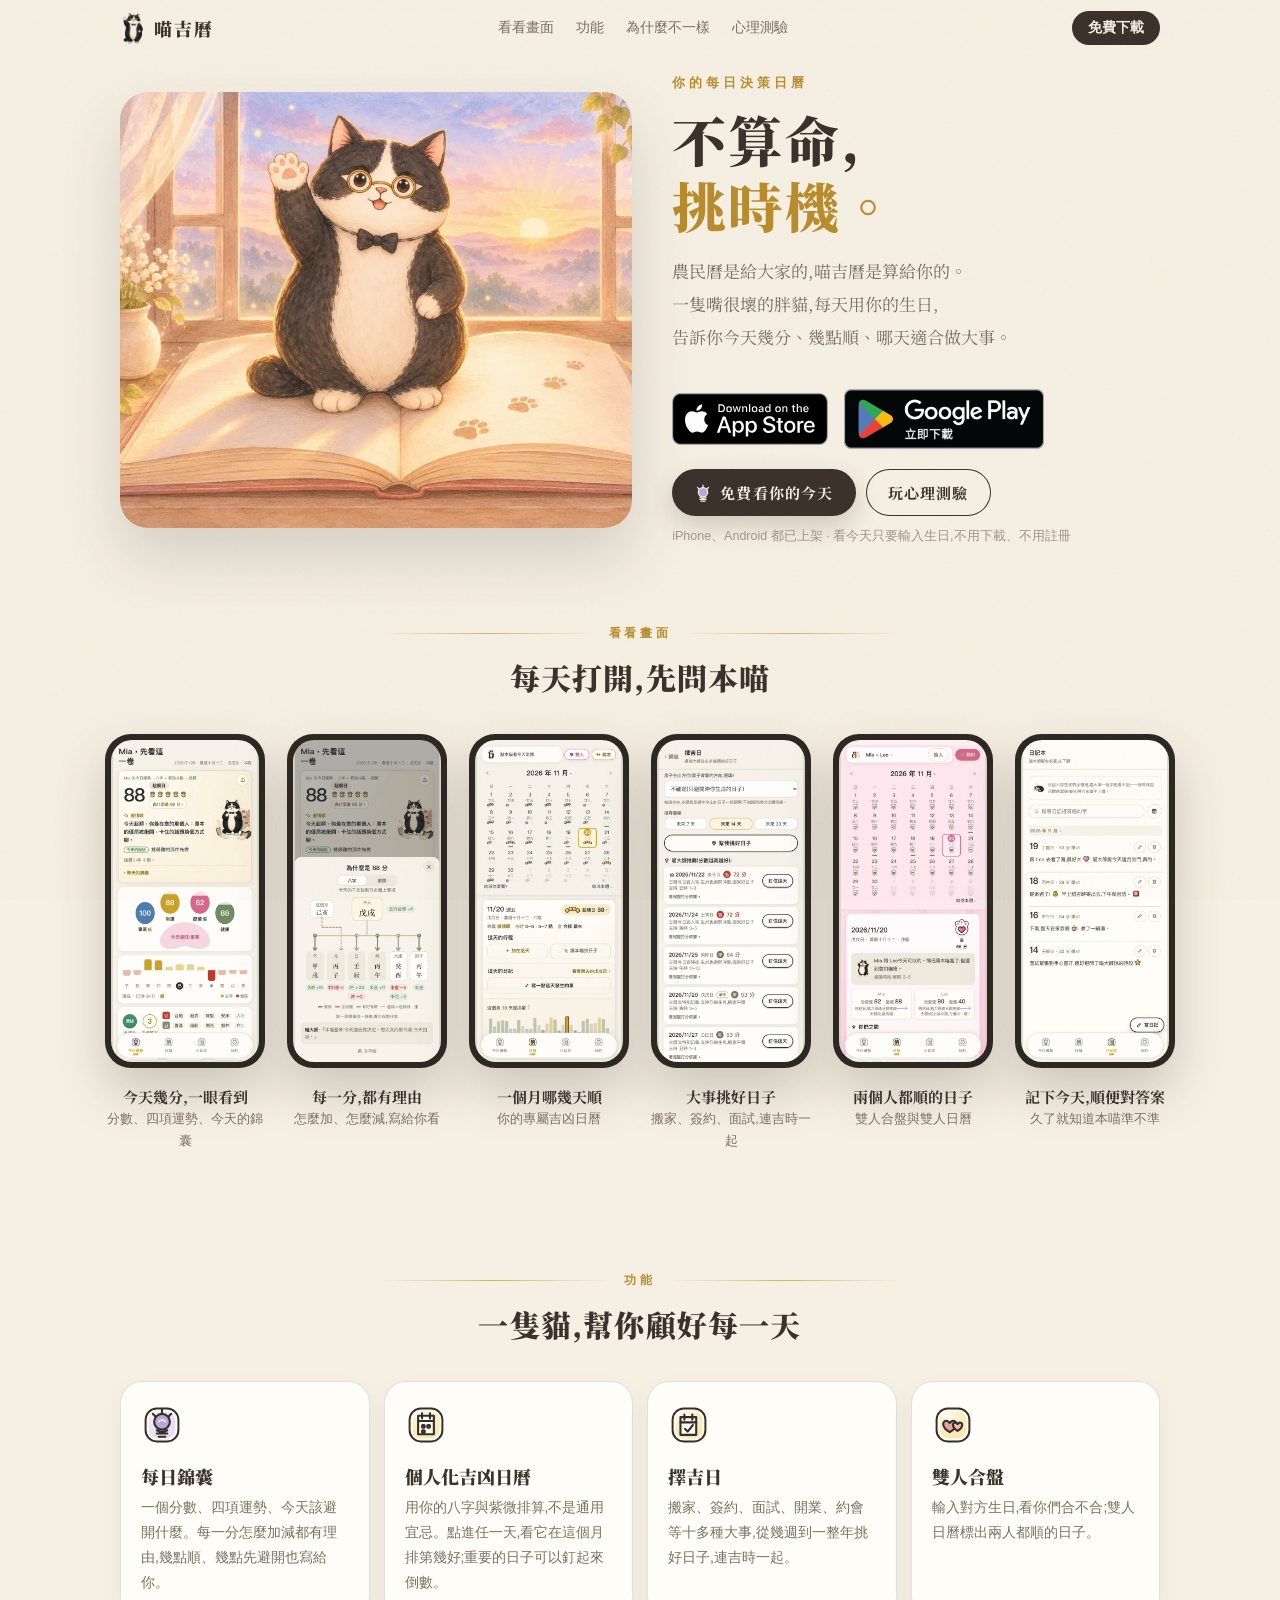
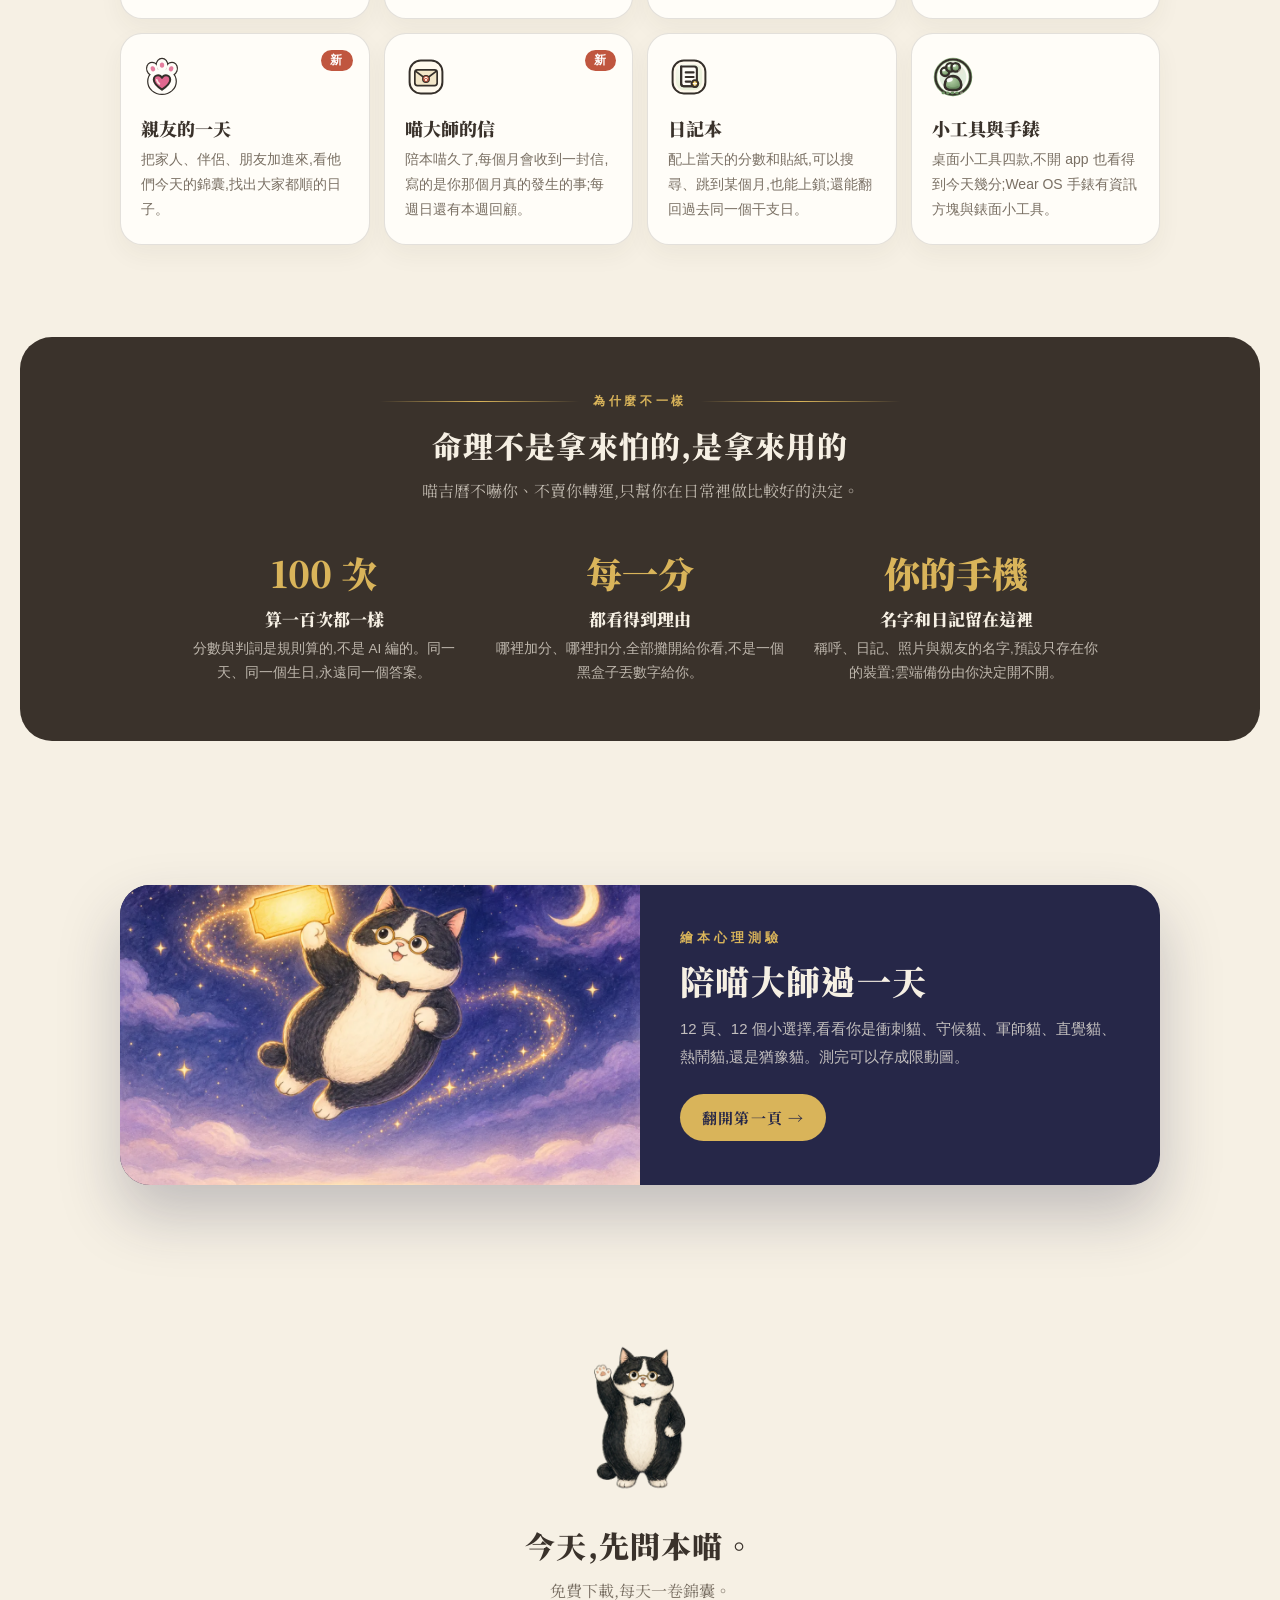
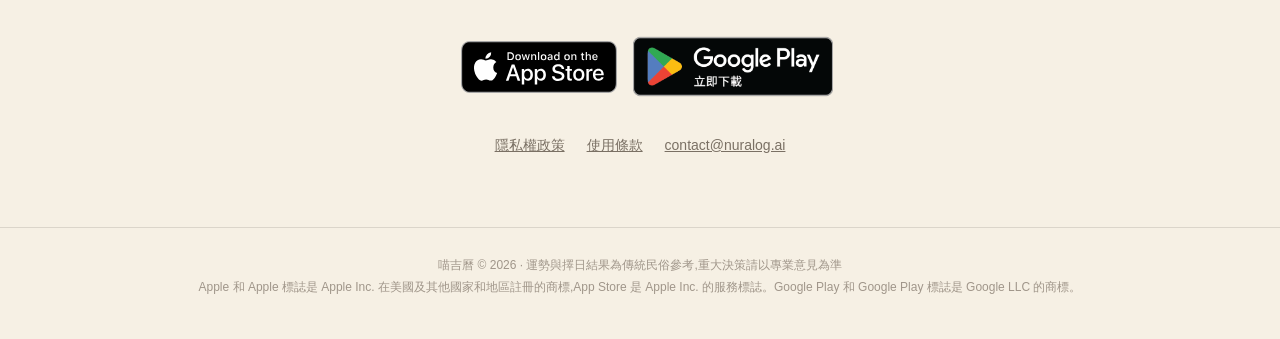
==== commit 011d70c6: "首頁:「免費下載」導向修正、隱私說明精簡 Co-Authored-By: Claude Opus 5.5 <noreply@anthropic.com>" ====
--- a/index.html
+++ b/index.html
@@ -21,6 +21,7 @@
 }
 * { box-sizing: border-box; margin: 0; padding: 0; }
 html { scroll-behavior: smooth; }
+[id] { scroll-margin-top: 72px; }
 body { font-family: var(--serif); color: var(--ink); background: var(--paper); -webkit-font-smoothing: antialiased; overflow-x: hidden; }
 body::before { content: ""; position: fixed; inset: 0; z-index: 50; pointer-events: none; opacity: .5; mix-blend-mode: multiply;
   background-image: url("data:image/svg+xml,%3Csvg xmlns='http://www.w3.org/2000/svg' width='220' height='220'%3E%3Cfilter id='n'%3E%3CfeTurbulence type='fractalNoise' baseFrequency='.85' numOctaves='3' stitchTiles='stitch'/%3E%3CfeColorMatrix values='0 0 0 0 .45 0 0 0 0 .38 0 0 0 0 .28 0 0 0 .08 0'/%3E%3C/filter%3E%3Crect width='100%25' height='100%25' filter='url(%23n)'/%3E%3C/svg%3E"); }
@@ -141,7 +142,7 @@
 <nav class="nav" id="nav"><div class="wrap">
   <a class="logo" href="./"><img src="cat-greeting.webp" alt="" width="26" height="39">喵吉曆</a>
   <div class="links"><a href="#shots">看看畫面</a><a href="#features">功能</a><a href="#why">為什麼不一樣</a><a href="try/quiz/">心理測驗</a></div>
-  <a class="dl" href="#download">免費下載</a>
+  <a class="dl" id="navDl" href="#get">免費下載</a>
 </div></nav>
 
 <header class="hero"><div class="wrap">
@@ -150,7 +151,7 @@
     <div class="kicker">你的每日決策日曆</div>
     <h1>不算命,<br><em>挑時機。</em></h1>
     <p class="sub">農民曆是給大家的,喵吉曆是算給你的。<br>一隻嘴很壞的胖貓,每天用你的生日,<br>告訴你今天幾分、幾點順、哪天適合做大事。</p>
-    <div class="stores" id="download">
+    <div class="stores">
       <a class="store-badge" href="https://apps.apple.com/app/id6826741300" rel="noopener"><img class="apple" src="app-store-badge.svg" alt="在 App Store 下載" width="156" height="52"></a>
       <a class="store-badge" href="https://play.google.com/store/apps/details?id=com.ming.miaojili" rel="noopener"><img src="google-play-badge.png" alt="立即下載 — Google Play" width="200" height="78"></a>
     </div>
@@ -203,7 +204,7 @@
     <div class="why-grid">
       <div><b>100 次</b><h3>算一百次都一樣</h3><p>分數與判詞是規則算的,不是 AI 編的。同一天、同一個生日,永遠同一個答案。</p></div>
       <div><b>每一分</b><h3>都看得到理由</h3><p>哪裡加分、哪裡扣分,全部攤開給你看,不是一個黑盒子丟數字給你。</p></div>
-      <div><b>你的手機</b><h3>名字和日記留在這裡</h3><p>稱呼、日記、照片與親友的名字只存在你的裝置。生日只以不含名字的匿名統計回傳,可以隨時關閉。</p></div>
+      <div><b>你的手機</b><h3>名字和日記留在這裡</h3><p>稱呼、日記、照片與親友的名字,預設只存在你的裝置;雲端備份由你決定開不開。</p></div>
     </div>
   </div>
 </section>
@@ -220,7 +221,7 @@
   </a>
 </div></section>
 
-<section class="final"><div class="wrap reveal">
+<section class="final" id="get"><div class="wrap reveal">
   <img class="cat" src="cat-greeting.webp" alt="" width="120" height="180">
   <h2>今天,先問本喵。</h2>
   <p class="lead">免費下載,每天一卷錦囊。</p>
@@ -237,6 +238,12 @@
 // 捲到才淡入;頂部列捲動後加底線
 const io = 'IntersectionObserver' in window ? new IntersectionObserver(es => es.forEach(e => { if (e.isIntersecting) { e.target.classList.add('in'); io.unobserve(e.target) } }), { threshold: 0.01, rootMargin: '0px 0px -40px 0px' }) : null
 document.querySelectorAll('.reveal').forEach(el => io ? io.observe(el) : el.classList.add('in'))
+// 「免費下載」:認得出的手機直接開對的商店,電腦捲到頁尾的下載區
+const ua = navigator.userAgent
+const isIOS = /iPhone|iPad|iPod/.test(ua) || (navigator.platform === 'MacIntel' && navigator.maxTouchPoints > 1)
+const navDl = document.getElementById('navDl')
+if (isIOS) navDl.href = 'https://apps.apple.com/app/id6826741300'
+else if (/Android/i.test(ua)) navDl.href = 'https://play.google.com/store/apps/details?id=com.ming.miaojili'
 const nav = document.getElementById('nav')
 addEventListener('scroll', () => nav.classList.toggle('scrolled', scrollY > 8), { passive: true })
 </script>
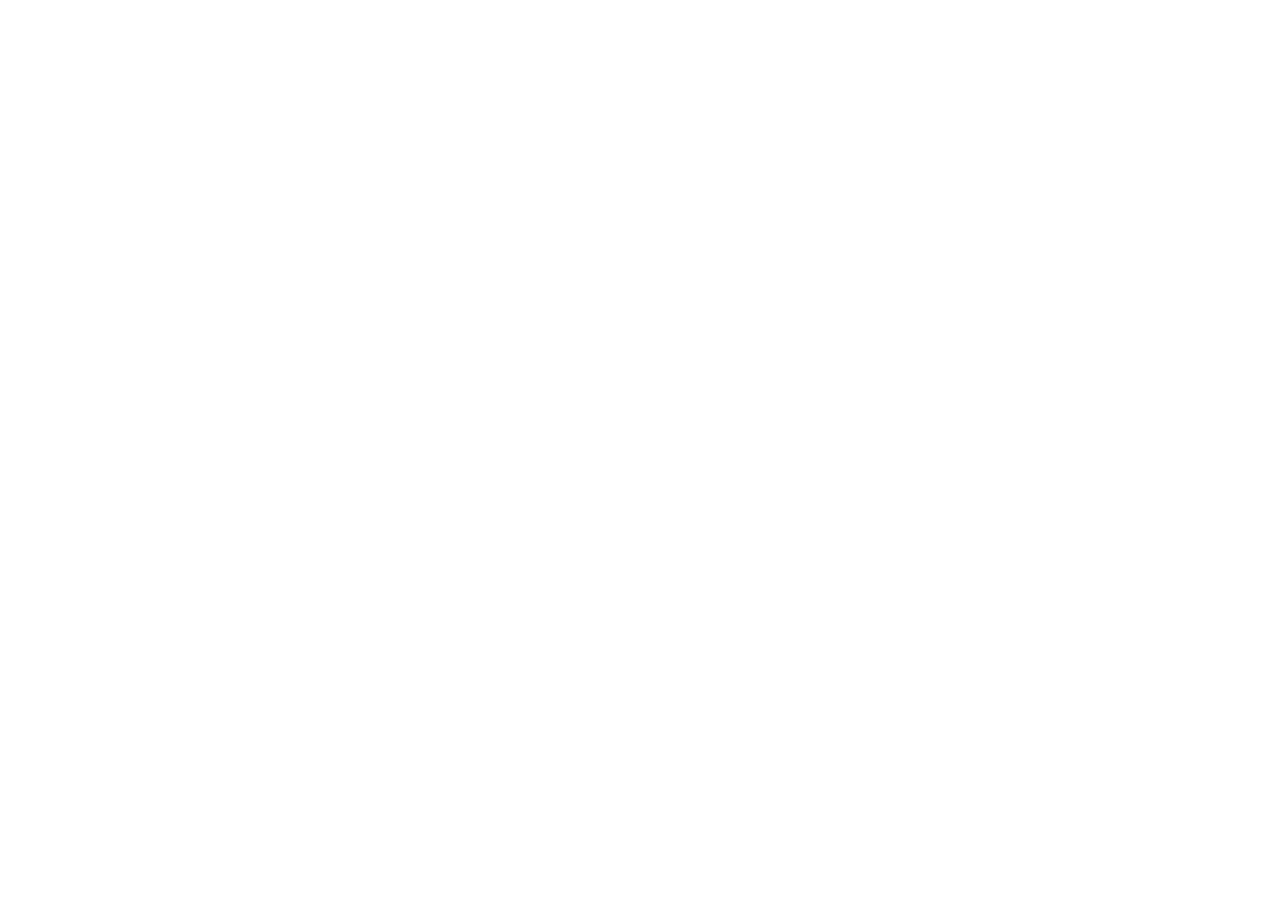
==== commit f1792fa6: "http 一律轉 https;繪本測驗限動圖預覽改 JPEG(iOS 長按存圖) Co-Authored-By: Claude Opus 5.5 <noreply@anthropic.com>" ====
--- a/index.html
+++ b/index.html
@@ -2,6 +2,8 @@
 <html lang="zh-Hant">
 <head>
 <meta charset="utf-8">
+<!-- http 一律轉 https(2026-11-20) -->
+<script>if (location.protocol === 'http:' && !/^(localhost|127\.0\.0\.1)$/.test(location.hostname)) location.replace('https:' + location.href.slice(5))</script>
 <meta name="viewport" content="width=device-width, initial-scale=1, viewport-fit=cover">
 <title>喵吉曆 — 不算命,挑時機</title>
 <meta name="description" content="一隻嘴很壞的胖貓,每天用你的生日幫你挑時機。每日分數、擇吉日、雙人合盤;分數是規則算的,同一天同一個生日算一百次都一樣。">
